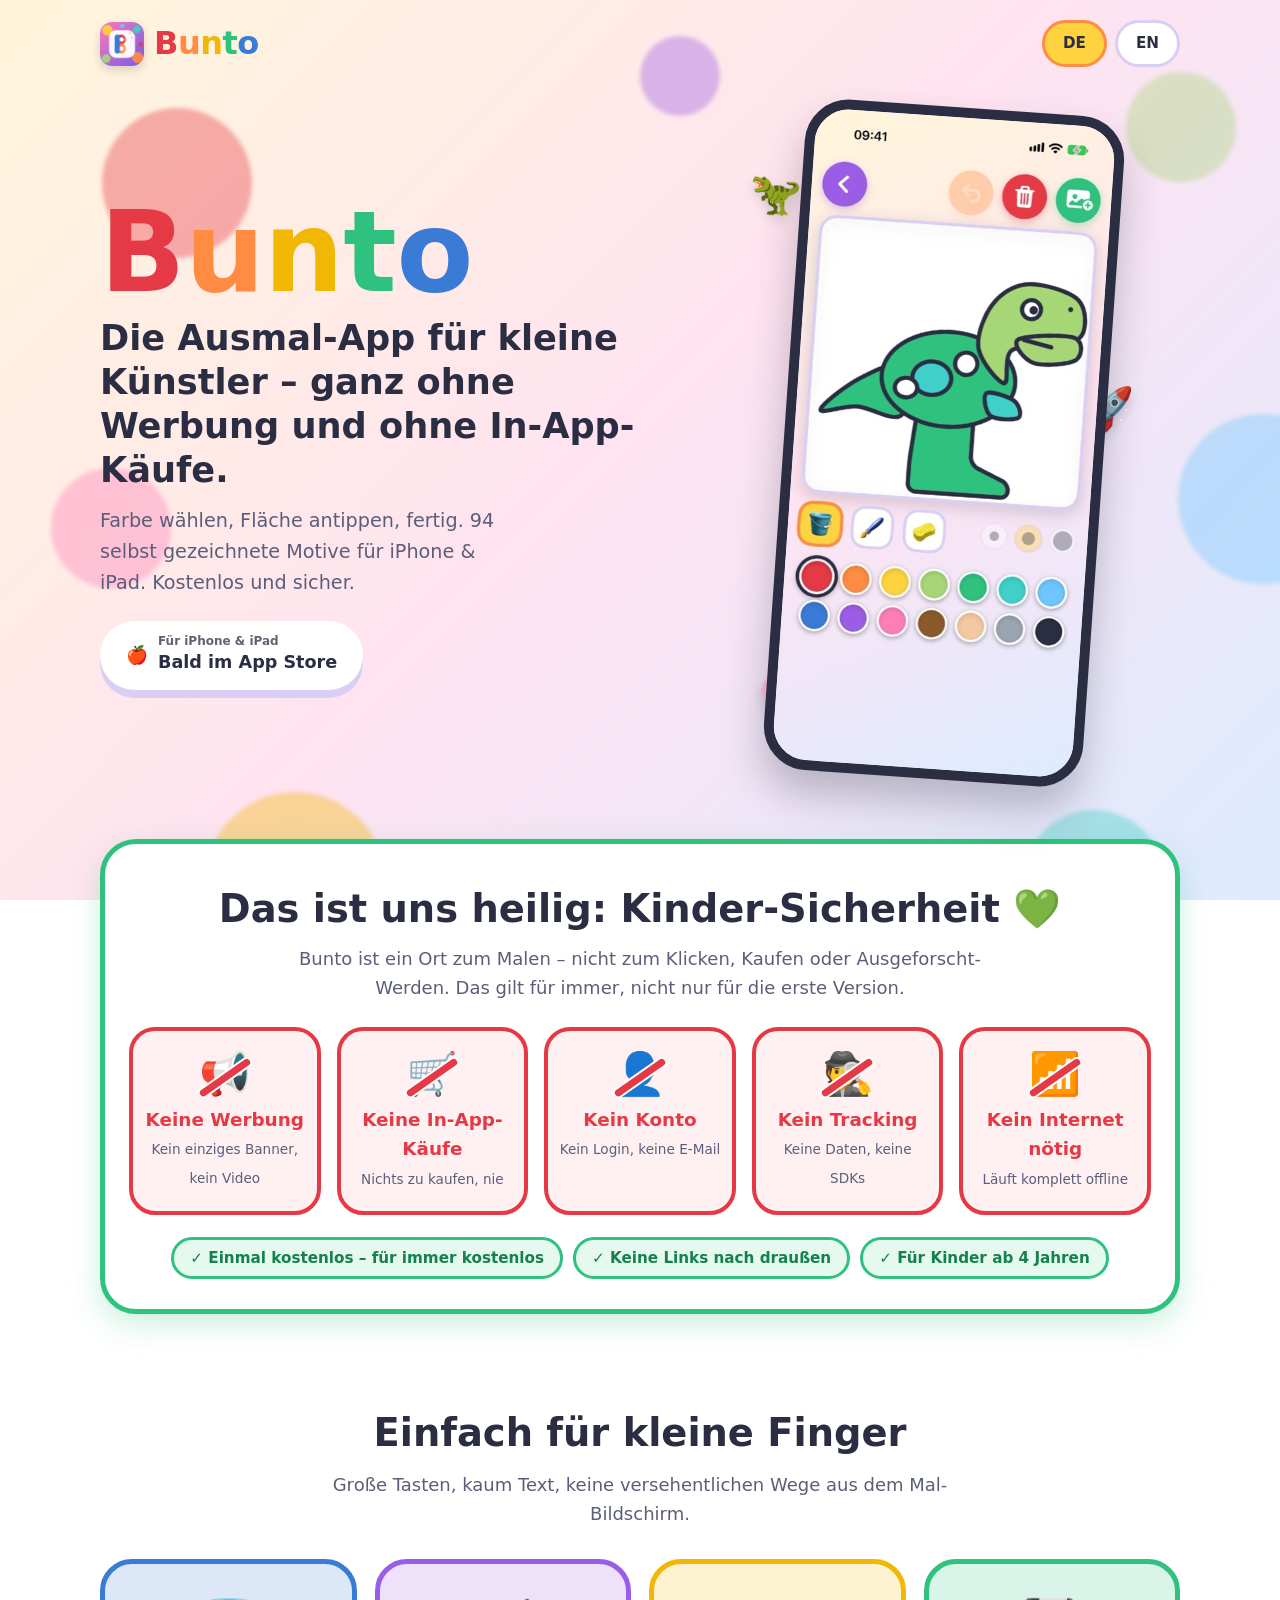
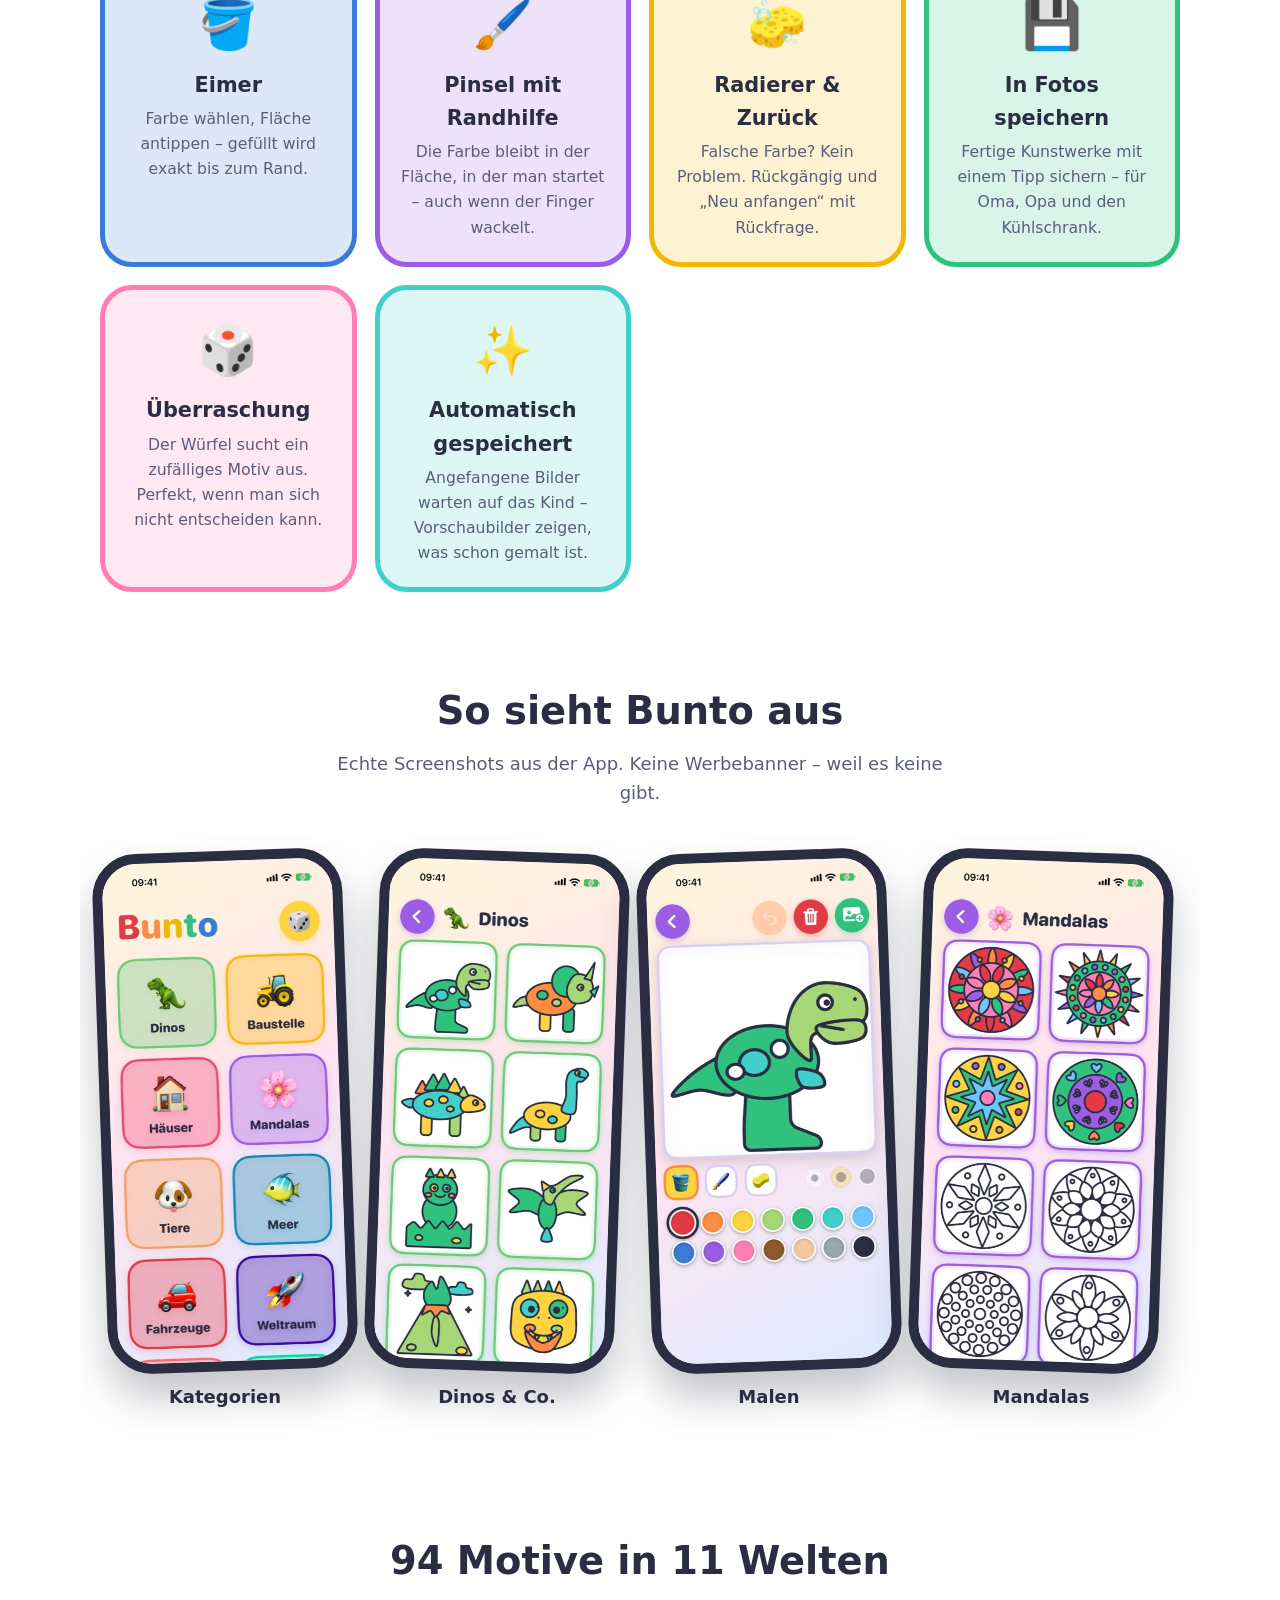
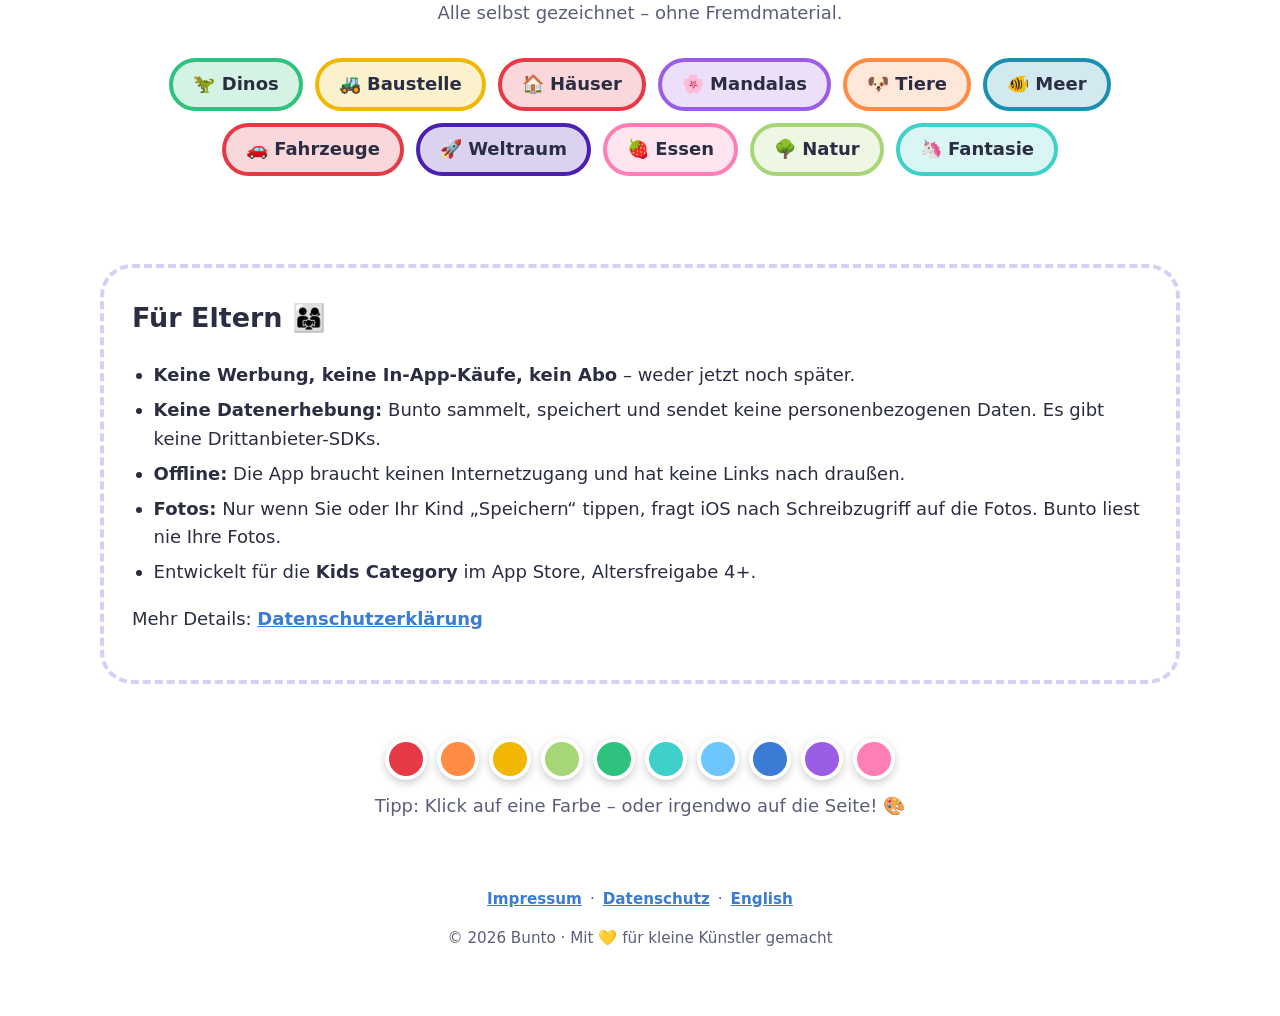
==== index.html @ 644362b9 "Landing Page (DE/EN) mit Impressum und Datenschutz, Docker/Coolify-Setup Co-Authored-By: Claude Sonn" ====
<!doctype html>
<html lang="de">
<head>
<meta charset="utf-8">
<meta name="viewport" content="width=device-width, initial-scale=1">
<title>Bunto – Malen für Kinder | Keine Werbung, keine In-App-Käufe</title>
<meta name="description" content="Bunto ist die Ausmal-App für Kinder: 94 Motive, komplett ohne Werbung, ohne In-App-Käufe, ohne Konto und ohne Internet. Für iPhone & iPad.">
<link rel="icon" href="/assets/favicon.png">
<link rel="alternate" hreflang="de" href="/"><link rel="alternate" hreflang="en" href="/en/">
<meta property="og:title" content="Bunto – Malen für Kinder">
<meta property="og:description" content="Keine Werbung. Keine In-App-Käufe. Keine Daten. Nur Ausmalen.">
<meta property="og:image" content="/assets/icon.png">
<link rel="stylesheet" href="/assets/style.css">
</head>
<body>
<div class="splats" aria-hidden="true"></div>
<div class="wrap">
  <header class="top">
    <a class="brand" href="/"><img src="/assets/favicon.png" alt="" width="44" height="44"><span class="logo">Bunto</span></a>
    <nav class="lang" aria-label="Sprache"><a class="pill on" href="/" hreflang="de">DE</a><a class="pill" href="/en/" hreflang="en">EN</a></nav>
  </header>

  <main>
    <div class="hero">
      <div>
        <div class="logo big">Bunto</div>
        <h1>Die Ausmal-App für kleine Künstler – ganz ohne Werbung und ohne In-App-Käufe.</h1>
        <p class="lead">Farbe wählen, Fläche antippen, fertig. 94 selbst gezeichnete Motive für iPhone &amp; iPad. Kostenlos und sicher.</p>
        <span class="cta soon"><span>🍎</span><span><small>Für iPhone &amp; iPad</small>Bald im App Store</span></span>
      </div>
      <div class="hero-art">
        <span class="emoji-float" style="left:-34px;top:8%">🦖</span>
        <span class="emoji-float" style="right:-30px;top:40%;animation-delay:-2s">🚀</span>
        <span class="emoji-float" style="left:-26px;bottom:8%;animation-delay:-3s">🌸</span>
        <div class="phone"><img src="/assets/shots/de/3-malen.jpg" alt="Bunto: ein Dino wird ausgemalt" width="900" height="1956"></div>
      </div>
    </div>

    <section id="versprechen" style="padding-top:10px">
      <div class="promise rv">
        <h2>Das ist uns heilig: Kinder-Sicherheit 💚</h2>
        <p>Bunto ist ein Ort zum Malen – nicht zum Klicken, Kaufen oder Ausgeforscht-Werden. Das gilt für immer, nicht nur für die erste Version.</p>
        <div class="nos">
          <div class="no"><span class="ico">📢</span><b>Keine Werbung</b><span class="s">Kein einziges Banner, kein Video</span></div>
          <div class="no"><span class="ico">🛒</span><b>Keine In-App-Käufe</b><span class="s">Nichts zu kaufen, nie</span></div>
          <div class="no"><span class="ico">👤</span><b>Kein Konto</b><span class="s">Kein Login, keine E-Mail</span></div>
          <div class="no"><span class="ico">🕵️</span><b>Kein Tracking</b><span class="s">Keine Daten, keine SDKs</span></div>
          <div class="no"><span class="ico">📶</span><b>Kein Internet nötig</b><span class="s">Läuft komplett offline</span></div>
        </div>
        <div class="yes-row">
          <span class="yes">✓ Einmal kostenlos – für immer kostenlos</span>
          <span class="yes">✓ Keine Links nach draußen</span>
          <span class="yes">✓ Für Kinder ab 4 Jahren</span>
        </div>
      </div>
    </section>

    <section id="features">
      <h2 class="title rv">Einfach für kleine Finger</h2>
      <p class="sub rv">Große Tasten, kaum Text, keine versehentlichen Wege aus dem Mal-Bildschirm.</p>
      <div class="cards">
        <div class="card rv" style="--c:var(--blue)"><span class="e">🪣</span><h3>Eimer</h3><p>Farbe wählen, Fläche antippen – gefüllt wird exakt bis zum Rand.</p></div>
        <div class="card rv" style="--c:var(--purple)"><span class="e">🖌️</span><h3>Pinsel mit Randhilfe</h3><p>Die Farbe bleibt in der Fläche, in der man startet – auch wenn der Finger wackelt.</p></div>
        <div class="card rv" style="--c:var(--yellow)"><span class="e">🧽</span><h3>Radierer &amp; Zurück</h3><p>Falsche Farbe? Kein Problem. Rückgängig und „Neu anfangen“ mit Rückfrage.</p></div>
        <div class="card rv" style="--c:var(--green)"><span class="e">💾</span><h3>In Fotos speichern</h3><p>Fertige Kunstwerke mit einem Tipp sichern – für Oma, Opa und den Kühlschrank.</p></div>
        <div class="card rv" style="--c:var(--pink)"><span class="e">🎲</span><h3>Überraschung</h3><p>Der Würfel sucht ein zufälliges Motiv aus. Perfekt, wenn man sich nicht entscheiden kann.</p></div>
        <div class="card rv" style="--c:var(--teal)"><span class="e">✨</span><h3>Automatisch gespeichert</h3><p>Angefangene Bilder warten auf das Kind – Vorschaubilder zeigen, was schon gemalt ist.</p></div>
      </div>
    </section>

    <section id="screenshots">
      <h2 class="title rv">So sieht Bunto aus</h2>
      <p class="sub rv">Echte Screenshots aus der App. Keine Werbebanner – weil es keine gibt.</p>
      <div class="shots">
        <figure class="rv"><div class="phone"><img loading="lazy" src="/assets/shots/de/1-start.jpg" alt="Startseite mit Motiv-Kategorien" width="900" height="1956"></div><figcaption>Kategorien</figcaption></figure>
        <figure class="rv"><div class="phone"><img loading="lazy" src="/assets/shots/de/2-dinos.jpg" alt="Dino-Motive zur Auswahl" width="900" height="1956"></div><figcaption>Dinos &amp; Co.</figcaption></figure>
        <figure class="rv"><div class="phone"><img loading="lazy" src="/assets/shots/de/3-malen.jpg" alt="Ausmalen mit Eimer und Farbpalette" width="900" height="1956"></div><figcaption>Malen</figcaption></figure>
        <figure class="rv"><div class="phone"><img loading="lazy" src="/assets/shots/de/4-mandalas.jpg" alt="Mandala-Motive" width="900" height="1956"></div><figcaption>Mandalas</figcaption></figure>
        <figure class="rv"><div class="phone"><img loading="lazy" src="/assets/shots/de/5-mandala-malen.jpg" alt="Ein Mandala wird ausgemalt" width="900" height="1956"></div><figcaption>Bunte Mandalas</figcaption></figure>
      </div>
    </section>

    <section id="motive">
      <h2 class="title rv">94 Motive in 11 Welten</h2>
      <p class="sub rv">Alle selbst gezeichnet – ohne Fremdmaterial.</p>
      <div class="chips rv">
        <span class="chip" style="--c:#2EC27E">🦖 Dinos</span><span class="chip" style="--c:#F2B705">🚜 Baustelle</span>
        <span class="chip" style="--c:#E63946">🏠 Häuser</span><span class="chip" style="--c:#9B5DE5">🌸 Mandalas</span>
        <span class="chip" style="--c:#FF8C42">🐶 Tiere</span><span class="chip" style="--c:#1B8FB0">🐠 Meer</span>
        <span class="chip" style="--c:#E63946">🚗 Fahrzeuge</span><span class="chip" style="--c:#4B1FB0">🚀 Weltraum</span>
        <span class="chip" style="--c:#FF7EB6">🍓 Essen</span><span class="chip" style="--c:#A7D676">🌳 Natur</span>
        <span class="chip" style="--c:#3FD0C9">🦄 Fantasie</span>
      </div>
    </section>

    <section id="eltern">
      <div class="parents rv">
        <h2>Für Eltern 👨‍👩‍👧</h2>
        <ul>
          <li><b>Keine Werbung, keine In-App-Käufe, kein Abo</b> – weder jetzt noch später.</li>
          <li><b>Keine Datenerhebung:</b> Bunto sammelt, speichert und sendet keine personenbezogenen Daten. Es gibt keine Drittanbieter-SDKs.</li>
          <li><b>Offline:</b> Die App braucht keinen Internetzugang und hat keine Links nach draußen.</li>
          <li><b>Fotos:</b> Nur wenn Sie oder Ihr Kind „Speichern“ tippen, fragt iOS nach Schreibzugriff auf die Fotos. Bunto liest nie Ihre Fotos.</li>
          <li>Entwickelt für die <b>Kids Category</b> im App Store, Altersfreigabe 4+.</li>
        </ul>
        <p>Mehr Details: <a href="/datenschutz">Datenschutzerklärung</a></p>
      </div>
    </section>

    <div class="strip" aria-hidden="true"></div>
    <p class="sub" style="margin-top:12px">Tipp: Klick auf eine Farbe – oder irgendwo auf die Seite! 🎨</p>
  </main>

  <footer>
    <a href="/impressum">Impressum</a>·<a href="/datenschutz">Datenschutz</a>·<a href="/en/">English</a>
    <p>© 2026 Bunto · Mit 💛 für kleine Künstler gemacht</p>
  </footer>
</div>
<script src="/assets/app.js" defer></script>
</body>
</html>
---- assets/style.css ----
/* Bunto website – same look as the app: pastel gradient, rainbow letters, chunky rounded cards */
:root {
  --red: #E63946; --orange: #FF8C42; --yellow: #F2B705; --sun: #FFD23F;
  --green: #2EC27E; --blue: #3A7BD5; --purple: #9B5DE5; --pink: #FF7EB6;
  --sky: #6EC6FF; --teal: #3FD0C9; --lime: #A7D676;
  --ink: #2B2D42; --ink-soft: #5b5e7a; --line: #D9CFF5;
  --card: rgba(255, 255, 255, .82);
  --font: ui-rounded, "SF Pro Rounded", "Nunito", "Varela Round", "Arial Rounded MT Bold", system-ui, -apple-system, "Segoe UI", sans-serif;
}
* { box-sizing: border-box; }
html { scroll-behavior: smooth; }
body {
  margin: 0; font-family: var(--font); color: var(--ink); line-height: 1.6; font-size: 18px;
  background: linear-gradient(135deg, #FFF6DA, #FFE3F1 50%, #DDEBFF) fixed;
  min-height: 100vh; overflow-x: hidden;
}
a { color: var(--blue); font-weight: 700; }
img { max-width: 100%; display: block; }
.wrap { width: min(1080px, 100% - 40px); margin-inline: auto; position: relative; z-index: 1; }

/* floating paint splats */
.splats { position: fixed; inset: 0; pointer-events: none; z-index: 0; overflow: hidden; }
.splats i { position: absolute; border-radius: 50%; opacity: .38; filter: blur(2px); animation: float 9s ease-in-out infinite; }
@keyframes float { 0%,100% { transform: translateY(0) scale(1); } 50% { transform: translateY(-26px) scale(1.07); } }

/* header */
header.top { display: flex; align-items: center; justify-content: space-between; padding: 18px 0; gap: 12px; flex-wrap: wrap; }
.brand { display: flex; align-items: center; gap: 10px; text-decoration: none; }
.brand img { width: 44px; height: 44px; border-radius: 12px; box-shadow: 0 4px 10px rgba(43,45,66,.18); }
.logo { font-weight: 900; font-size: 2rem; letter-spacing: -.5px; display: inline-flex; }
.logo span { display: inline-block; transition: transform .25s cubic-bezier(.3,1.8,.5,1); }
.logo span:hover, .logo.big span { animation: hop 2.6s ease-in-out infinite; }
.logo span:nth-child(1) { color: var(--red); } .logo span:nth-child(2) { color: var(--orange); }
.logo span:nth-child(3) { color: var(--yellow); } .logo span:nth-child(4) { color: var(--green); }
.logo span:nth-child(5) { color: var(--blue); }
.logo.big { font-size: clamp(4rem, 12vw, 7rem); line-height: 1; }
.logo.big span:nth-child(2) { animation-delay: .12s; } .logo.big span:nth-child(3) { animation-delay: .24s; }
.logo.big span:nth-child(4) { animation-delay: .36s; } .logo.big span:nth-child(5) { animation-delay: .48s; }
@keyframes hop { 0%, 60%, 100% { transform: translateY(0); } 70% { transform: translateY(-16px) rotate(-5deg); } 80% { transform: translateY(0); } 88% { transform: translateY(-6px); } }
nav.lang { display: flex; gap: 8px; }
.pill { display: inline-block; padding: 8px 18px; border-radius: 99px; background: #fff; border: 3px solid var(--line); text-decoration: none; color: var(--ink); font-weight: 800; font-size: .95rem; transition: transform .2s cubic-bezier(.3,1.8,.5,1); }
.pill:hover { transform: scale(1.08) rotate(-2deg); }
.pill.on { background: var(--sun); border-color: var(--orange); }

/* hero */
.hero { display: grid; grid-template-columns: 1.1fr .9fr; gap: 32px; align-items: center; padding: 20px 0 50px; }
.hero h1 { font-size: clamp(1.5rem, 3.4vw, 2.2rem); margin: 8px 0 14px; line-height: 1.25; font-weight: 900; }
.hero p.lead { font-size: 1.2rem; color: var(--ink-soft); margin: 0 0 22px; max-width: 34ch; }
.cta { display: inline-flex; align-items: center; gap: 10px; background: var(--ink); color: #fff; text-decoration: none; padding: 14px 26px; border-radius: 99px; font-weight: 900; font-size: 1.1rem; box-shadow: 0 8px 0 #12131f, 0 14px 22px rgba(43,45,66,.25); transition: transform .15s, box-shadow .15s; }
.cta:hover { transform: translateY(3px) scale(1.03); box-shadow: 0 5px 0 #12131f, 0 10px 18px rgba(43,45,66,.25); }
.cta small { display: block; font-weight: 700; opacity: .75; font-size: .75rem; line-height: 1.1; }
.cta.soon { background: #fff; color: var(--ink); box-shadow: 0 8px 0 var(--line); cursor: default; }
.hero-art { position: relative; justify-self: center; width: min(320px, 78%); }
.hero-art .phone { transform: rotate(4deg); animation: sway 6s ease-in-out infinite; }
@keyframes sway { 0%,100% { transform: rotate(4deg) translateY(0); } 50% { transform: rotate(-2deg) translateY(-12px); } }
.emoji-float { position: absolute; font-size: 2.6rem; animation: float 5s ease-in-out infinite; filter: drop-shadow(0 6px 6px rgba(0,0,0,.15)); }

/* phone frame */
.phone { border: 10px solid var(--ink); border-radius: 44px; overflow: hidden; background: #fff; box-shadow: 0 24px 40px rgba(43,45,66,.28); }
.phone img { width: 100%; height: auto; aspect-ratio: 1320 / 2868; object-fit: cover; }

/* promise badges */
.promise { background: #fff; border: 5px solid var(--green); border-radius: 36px; padding: 34px 24px 30px; text-align: center; box-shadow: 0 10px 30px rgba(46,194,126,.25); }
.promise h2 { margin: 0 0 6px; font-size: clamp(1.6rem, 4vw, 2.4rem); font-weight: 900; }
.promise > p { margin: 0 auto 24px; max-width: 60ch; color: var(--ink-soft); }
.nos { display: grid; grid-template-columns: repeat(auto-fit, minmax(150px, 1fr)); gap: 16px; }
.no { background: #FFF1F2; border: 4px solid var(--red); border-radius: 26px; padding: 18px 10px; position: relative; transition: transform .25s cubic-bezier(.3,1.8,.5,1); }
.no:hover { transform: rotate(-3deg) scale(1.05); }
.no .ico { font-size: 2.6rem; position: relative; display: inline-block; line-height: 1.2; }
.no .ico::after { content: ""; position: absolute; left: -8%; top: 50%; width: 116%; height: 7px; background: var(--red); border-radius: 4px; transform: rotate(-35deg); box-shadow: 0 0 0 2px #fff; }
.no b { display: block; font-size: 1.15rem; font-weight: 900; margin-top: 6px; color: var(--red); }
.no span.s { font-size: .85rem; color: var(--ink-soft); }
.yes-row { display: flex; flex-wrap: wrap; justify-content: center; gap: 10px; margin-top: 22px; }
.yes { background: #E6F9EF; color: #14814f; border: 3px solid var(--green); border-radius: 99px; padding: 6px 16px; font-weight: 800; font-size: .95rem; }

/* section titles */
section { padding: 44px 0; }
h2.title { text-align: center; font-size: clamp(1.7rem, 4vw, 2.4rem); font-weight: 900; margin: 0 0 8px; }
p.sub { text-align: center; color: var(--ink-soft); margin: 0 auto 30px; max-width: 56ch; }

/* feature cards (like category tiles) */
.cards { display: grid; grid-template-columns: repeat(auto-fit, minmax(240px, 1fr)); gap: 18px; }
.card { border: 5px solid var(--c); background: color-mix(in srgb, var(--c) 18%, #fff); border-radius: 32px; padding: 22px 20px; text-align: center; transition: transform .25s cubic-bezier(.3,1.8,.5,1); }
.card:hover { transform: translateY(-6px) rotate(-1.5deg); }
.card .e { font-size: 3rem; display: block; }
.card h3 { margin: 6px 0 4px; font-size: 1.3rem; font-weight: 900; }
.card p { margin: 0; font-size: .98rem; color: var(--ink-soft); }

/* screenshots */
.shots { display: flex; gap: 22px; overflow-x: auto; padding: 14px 20px 30px; scroll-snap-type: x mandatory; margin-inline: -20px; -webkit-overflow-scrolling: touch; }
.shots figure { margin: 0; flex: 0 0 min(250px, 68vw); scroll-snap-align: center; text-align: center; }
.shots figure:nth-child(odd) .phone { transform: rotate(-2deg); } .shots figure:nth-child(even) .phone { transform: rotate(2deg); }
.shots .phone { transition: transform .3s cubic-bezier(.3,1.8,.5,1); } .shots figure:hover .phone { transform: scale(1.05) rotate(0); }
.shots figcaption { margin-top: 12px; font-weight: 800; }

/* categories chips */
.chips { display: flex; flex-wrap: wrap; gap: 12px; justify-content: center; }
.chip { background: color-mix(in srgb, var(--c) 20%, #fff); border: 4px solid var(--c); border-radius: 99px; padding: 8px 20px; font-weight: 900; transition: transform .2s cubic-bezier(.3,1.8,.5,1); }
.chip:hover { transform: scale(1.12) rotate(-3deg); }

/* parents */
.parents { background: var(--card); border: 4px dashed var(--line); border-radius: 32px; padding: 28px; }
.parents h2 { margin-top: 0; font-weight: 900; }
.parents ul { padding-left: 1.2em; } .parents li { margin: 6px 0; }

/* palette strip + footer */
.strip { display: flex; justify-content: center; gap: 10px; flex-wrap: wrap; padding: 10px 0 0; }
.strip button { width: 42px; height: 42px; border-radius: 50%; border: 4px solid #fff; box-shadow: 0 3px 8px rgba(0,0,0,.2); cursor: pointer; transition: transform .2s cubic-bezier(.3,1.8,.5,1); background: var(--c); }
.strip button:hover { transform: scale(1.25) translateY(-4px); }
footer { text-align: center; padding: 36px 0 50px; color: var(--ink-soft); font-size: .95rem; }
footer a { margin: 0 8px; }

/* reveal */
.rv { opacity: 0; transform: translateY(26px) scale(.97); transition: opacity .6s, transform .6s cubic-bezier(.3,1.4,.5,1); }
.rv.in { opacity: 1; transform: none; }

/* click splat */
.splat { position: fixed; width: 20px; height: 20px; border-radius: 50%; pointer-events: none; z-index: 50; animation: pop .7s ease-out forwards; }
@keyframes pop { from { transform: translate(-50%,-50%) scale(.3); opacity: .9; } to { transform: translate(-50%,-50%) scale(7); opacity: 0; } }

/* legal pages */
.legal { background: var(--card); border: 4px solid var(--line); border-radius: 32px; padding: 30px clamp(18px, 4vw, 40px); margin: 10px 0 20px; }
.legal h1 { margin-top: 0; font-weight: 900; font-size: clamp(1.8rem, 5vw, 2.5rem); }
.legal h2 { margin: 1.6em 0 .3em; font-size: 1.25rem; font-weight: 900; }
.legal p, .legal li { font-size: 1rem; }
.todo { background: #FFF3BF; padding: 0 6px; border-radius: 6px; }

@media (max-width: 760px) {
  body { font-size: 17px; }
  .hero { grid-template-columns: 1fr; text-align: center; } .hero p.lead { margin-inline: auto; }
  .hero-art { order: -1; width: min(220px, 60%); }
}
@media (prefers-reduced-motion: reduce) {
  *, *::before, *::after { animation: none !important; transition: none !important; }
  .rv { opacity: 1; transform: none; } html { scroll-behavior: auto; }
}
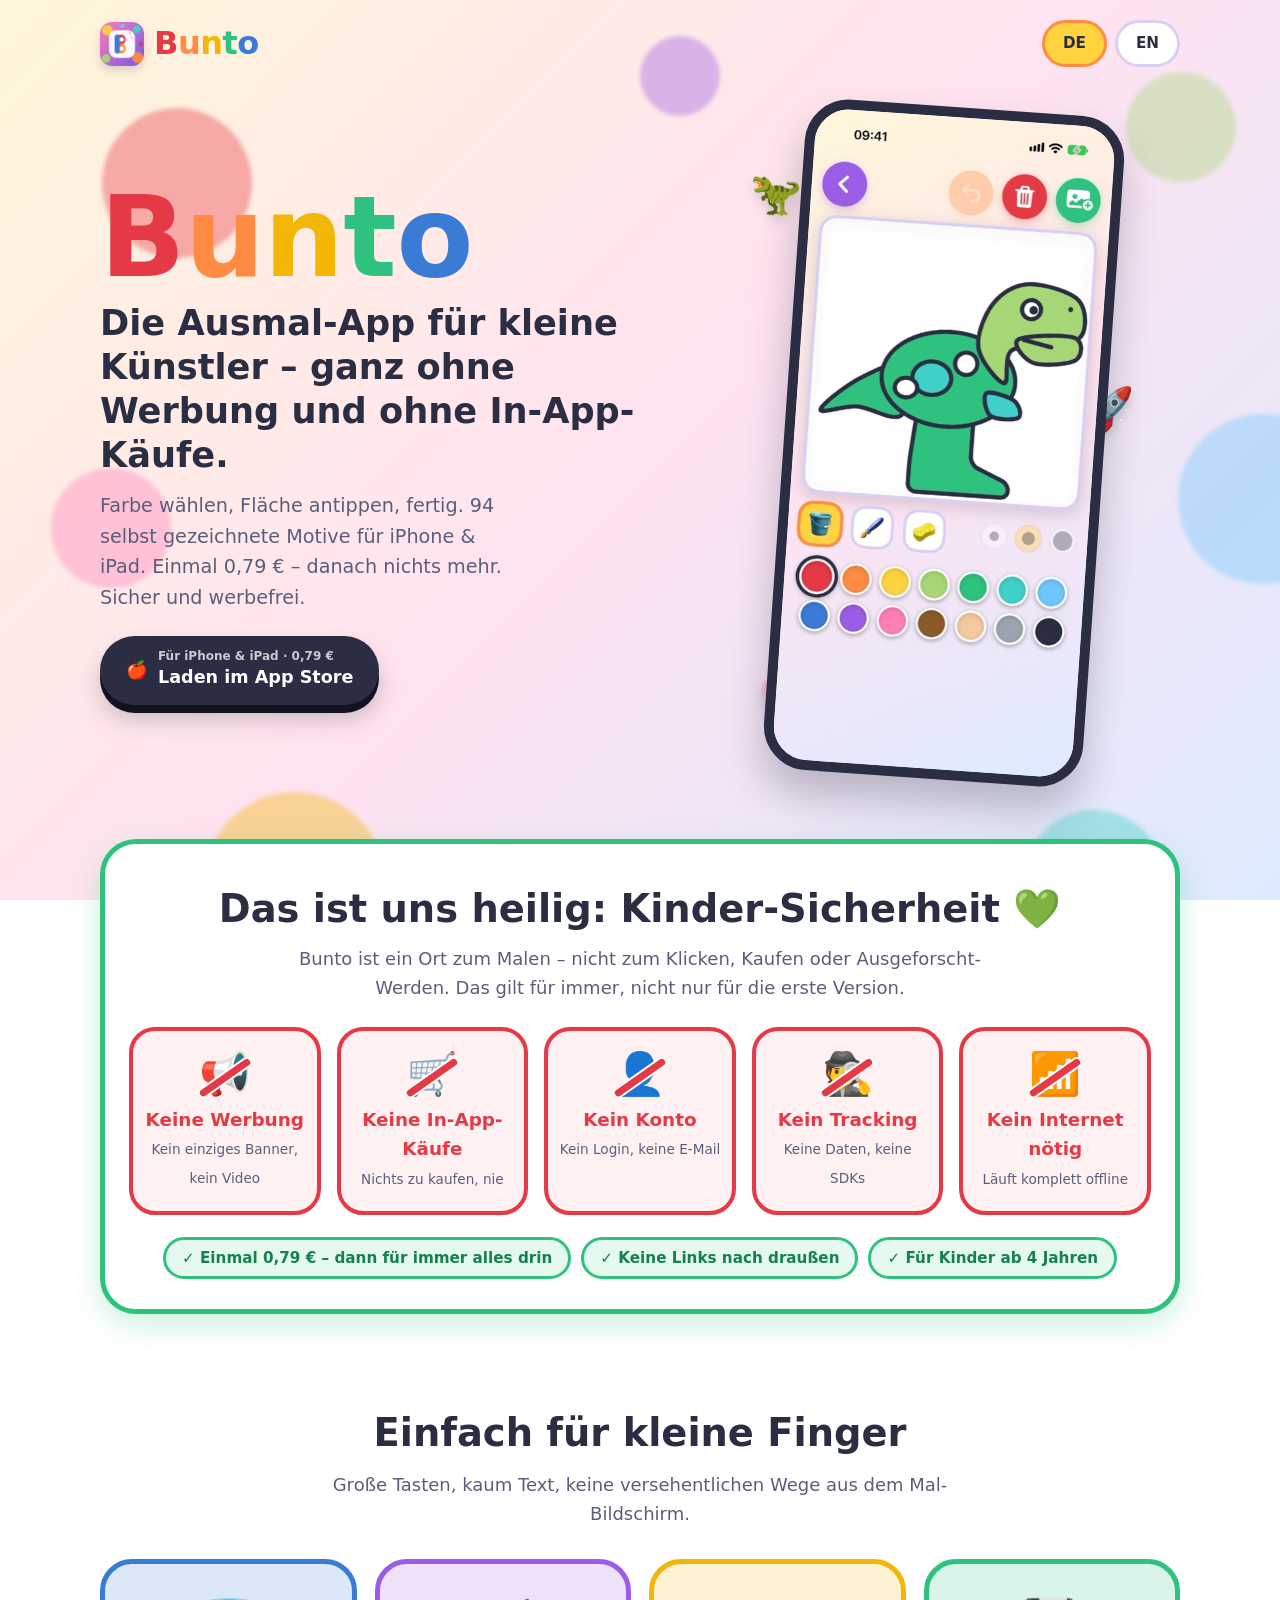
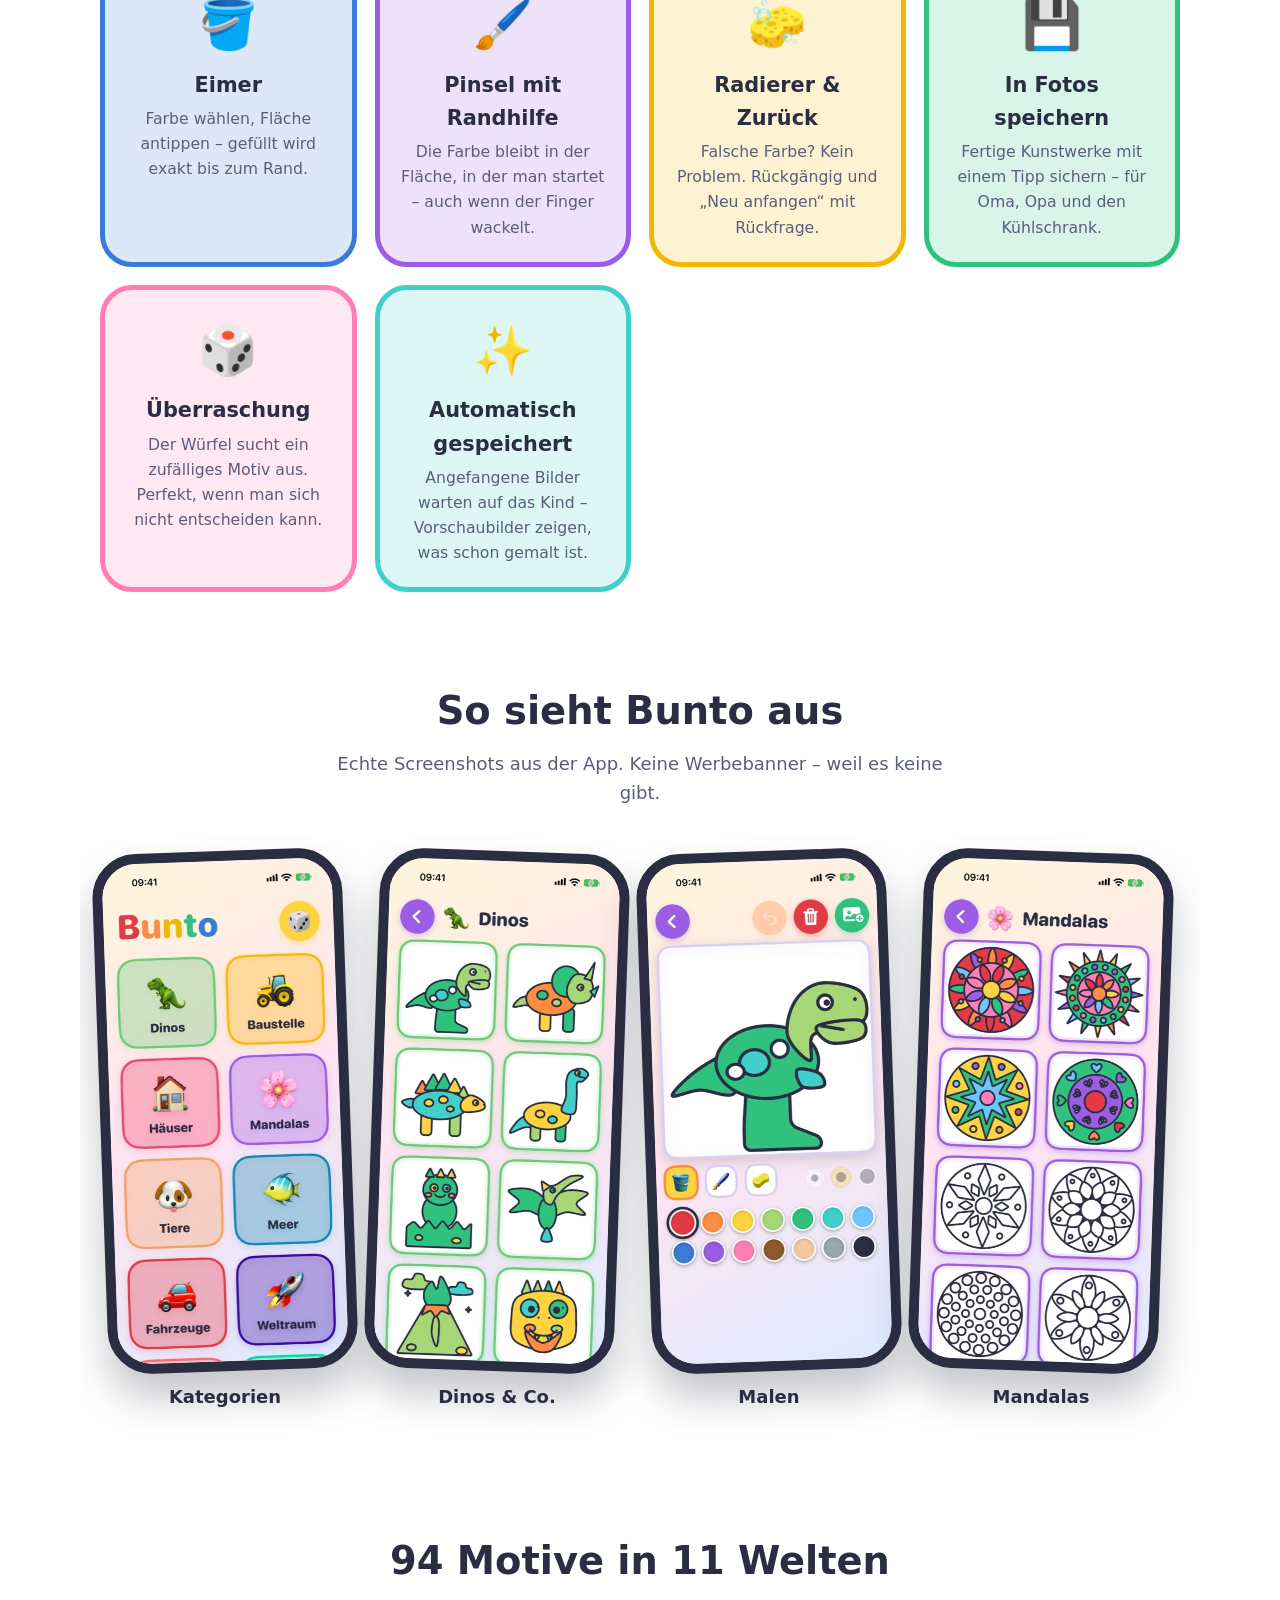
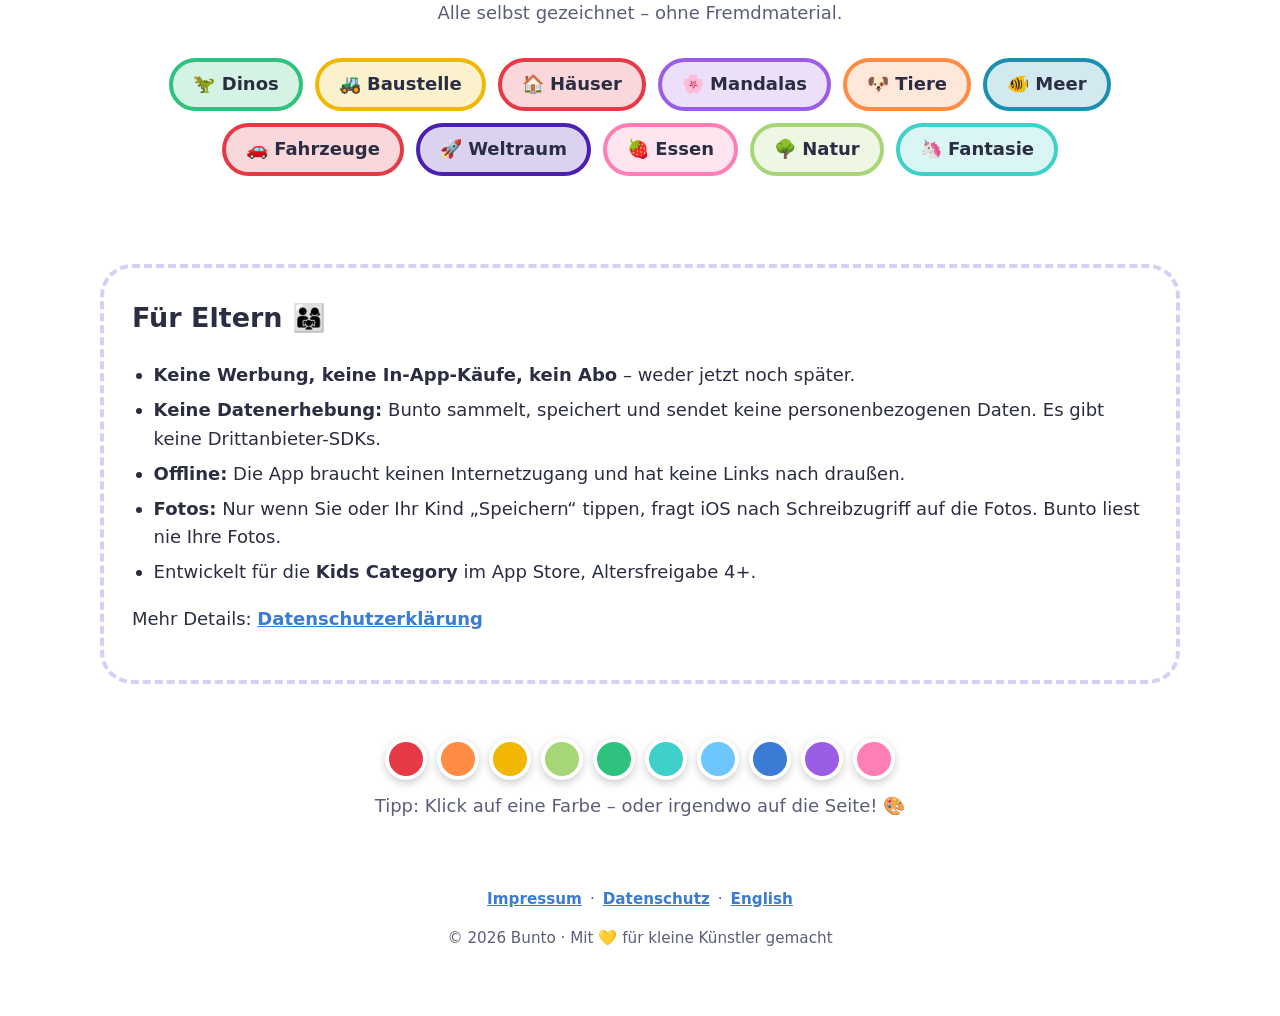
==== commit 6a2a9ffb: "Preis 0,79 € statt kostenlos, App-Store-Link statt 'Bald' Co-Authored-By: Claude Sonnet 5.5 <noreply" ====
--- a/index.html
+++ b/index.html
@@ -25,8 +25,8 @@
       <div>
         <div class="logo big">Bunto</div>
         <h1>Die Ausmal-App für kleine Künstler – ganz ohne Werbung und ohne In-App-Käufe.</h1>
-        <p class="lead">Farbe wählen, Fläche antippen, fertig. 94 selbst gezeichnete Motive für iPhone &amp; iPad. Kostenlos und sicher.</p>
-        <span class="cta soon"><span>🍎</span><span><small>Für iPhone &amp; iPad</small>Bald im App Store</span></span>
+        <p class="lead">Farbe wählen, Fläche antippen, fertig. 94 selbst gezeichnete Motive für iPhone &amp; iPad. Einmal 0,79 € – danach nichts mehr. Sicher und werbefrei.</p>
+        <a class="cta" href="https://apps.apple.com/app/id6836277407"><span>🍎</span><span><small>Für iPhone &amp; iPad · 0,79 €</small>Laden im App Store</span></a>
       </div>
       <div class="hero-art">
         <span class="emoji-float" style="left:-34px;top:8%">🦖</span>
@@ -48,7 +48,7 @@
           <div class="no"><span class="ico">📶</span><b>Kein Internet nötig</b><span class="s">Läuft komplett offline</span></div>
         </div>
         <div class="yes-row">
-          <span class="yes">✓ Einmal kostenlos – für immer kostenlos</span>
+          <span class="yes">✓ Einmal 0,79 € – dann für immer alles drin</span>
           <span class="yes">✓ Keine Links nach draußen</span>
           <span class="yes">✓ Für Kinder ab 4 Jahren</span>
         </div>
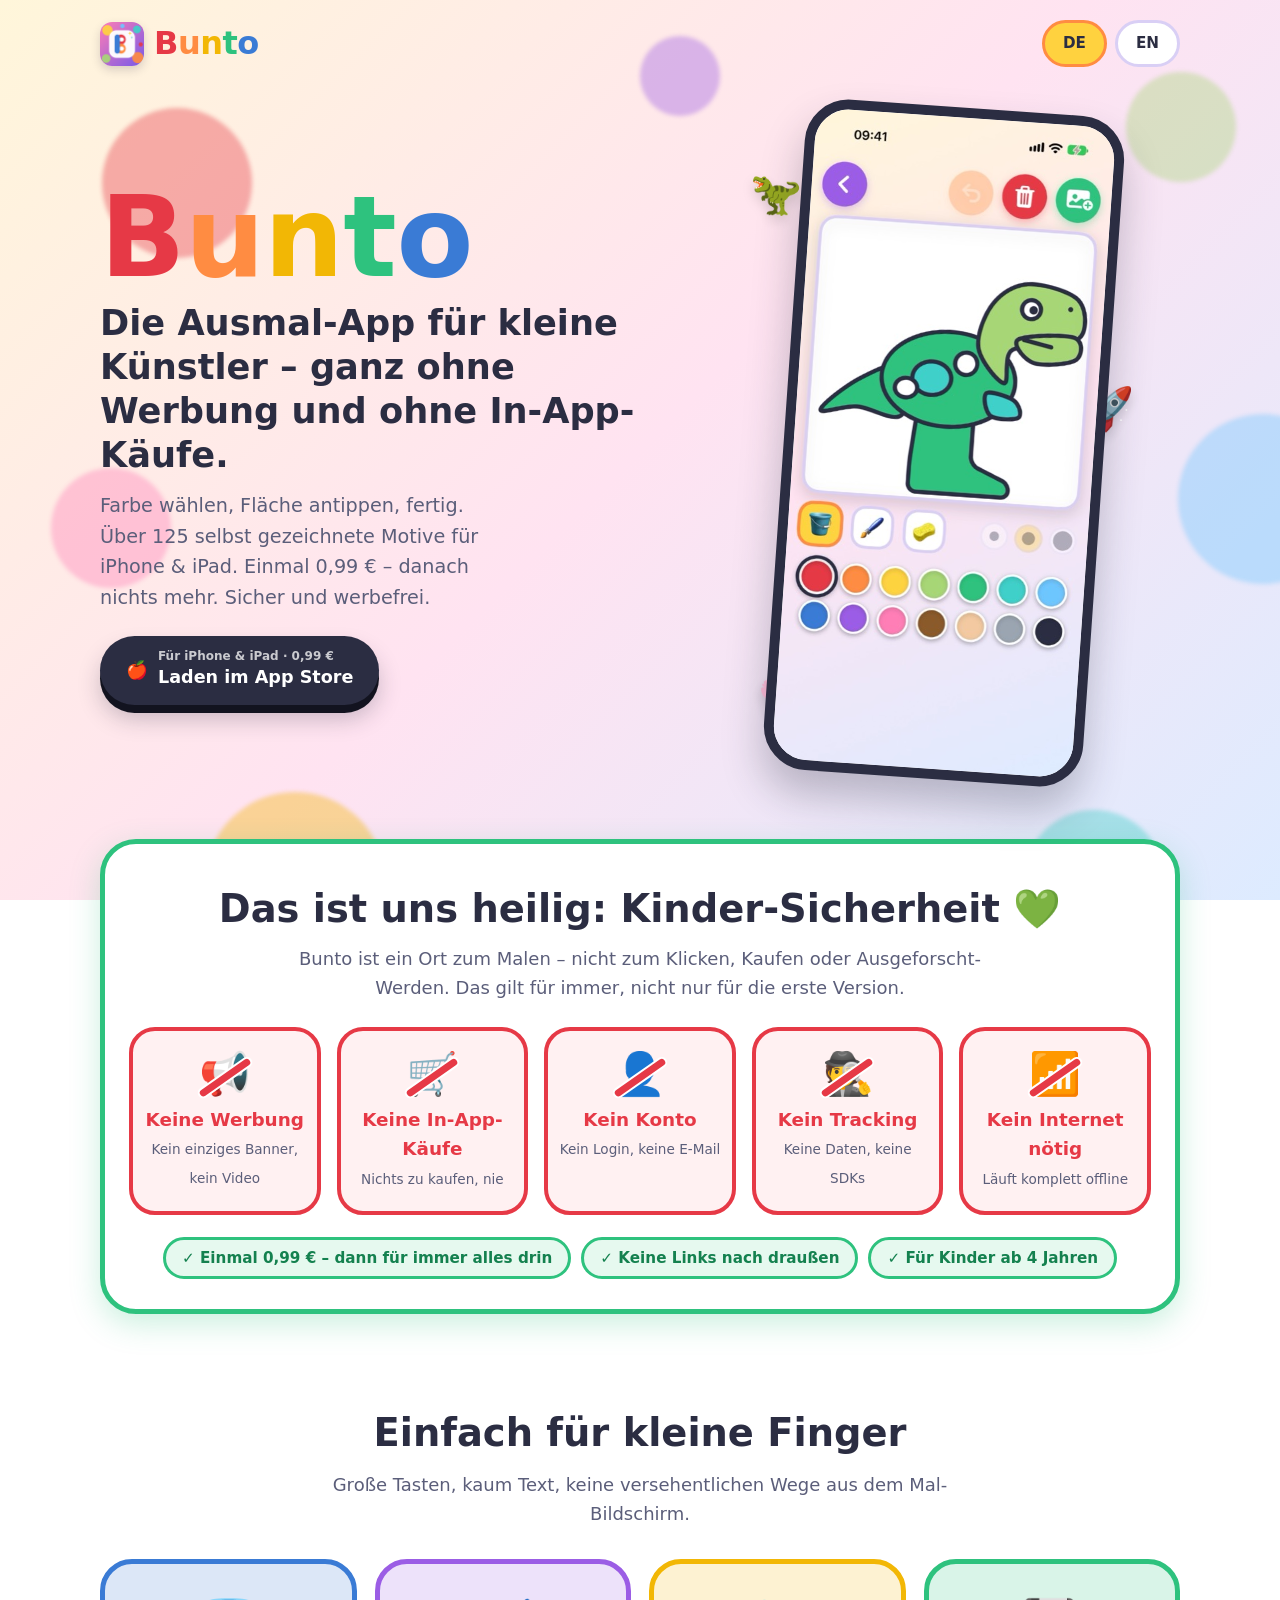
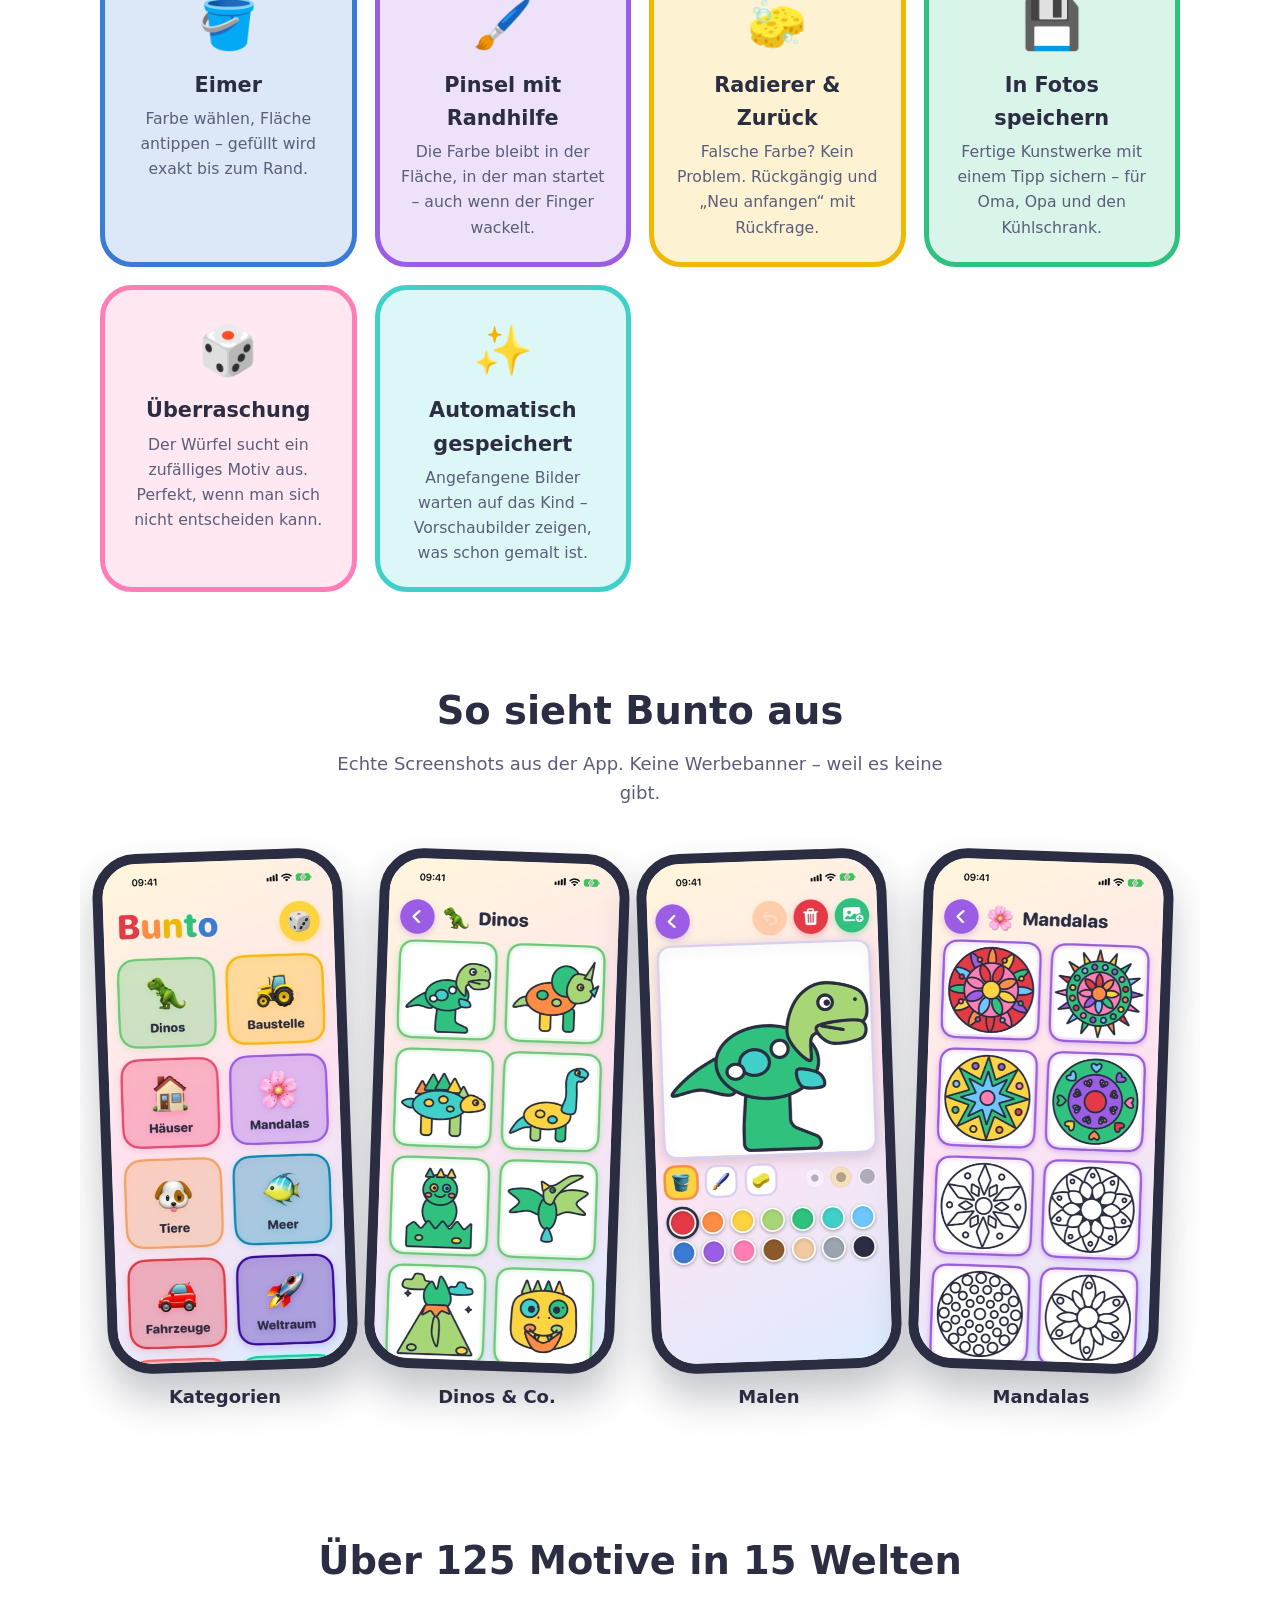
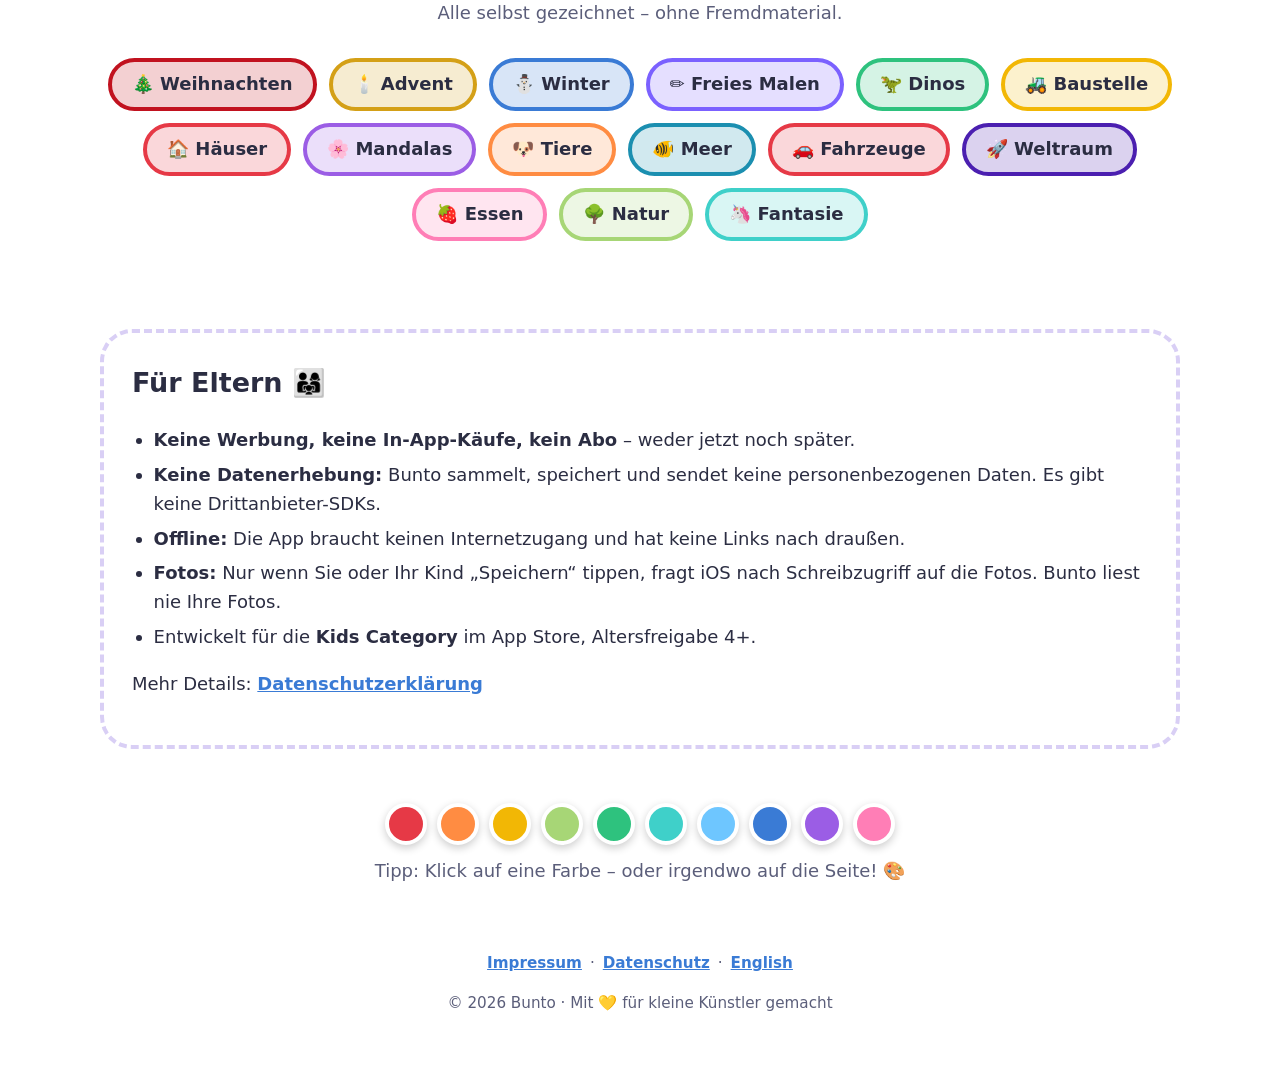
==== commit 83225807: "Preis 0,99 €, über 125 Motive in 15 Welten, neue Kategorien Co-Authored-By: Claude Sonnet 5.5 <norep" ====
--- a/index.html
+++ b/index.html
@@ -4,7 +4,7 @@
 <meta charset="utf-8">
 <meta name="viewport" content="width=device-width, initial-scale=1">
 <title>Bunto – Malen für Kinder | Keine Werbung, keine In-App-Käufe</title>
-<meta name="description" content="Bunto ist die Ausmal-App für Kinder: 94 Motive, komplett ohne Werbung, ohne In-App-Käufe, ohne Konto und ohne Internet. Für iPhone & iPad.">
+<meta name="description" content="Bunto ist die Ausmal-App für Kinder: über 125 Motive, komplett ohne Werbung, ohne In-App-Käufe, ohne Konto und ohne Internet. Für iPhone & iPad.">
 <link rel="icon" href="/assets/favicon.png">
 <link rel="alternate" hreflang="de" href="/"><link rel="alternate" hreflang="en" href="/en/">
 <meta property="og:title" content="Bunto – Malen für Kinder">
@@ -25,8 +25,8 @@
       <div>
         <div class="logo big">Bunto</div>
         <h1>Die Ausmal-App für kleine Künstler – ganz ohne Werbung und ohne In-App-Käufe.</h1>
-        <p class="lead">Farbe wählen, Fläche antippen, fertig. 94 selbst gezeichnete Motive für iPhone &amp; iPad. Einmal 0,79 € – danach nichts mehr. Sicher und werbefrei.</p>
-        <a class="cta" href="https://apps.apple.com/app/id6836277407"><span>🍎</span><span><small>Für iPhone &amp; iPad · 0,79 €</small>Laden im App Store</span></a>
+        <p class="lead">Farbe wählen, Fläche antippen, fertig. Über 125 selbst gezeichnete Motive für iPhone &amp; iPad. Einmal 0,99 € – danach nichts mehr. Sicher und werbefrei.</p>
+        <a class="cta" href="https://apps.apple.com/app/id6836277407"><span>🍎</span><span><small>Für iPhone &amp; iPad · 0,99 €</small>Laden im App Store</span></a>
       </div>
       <div class="hero-art">
         <span class="emoji-float" style="left:-34px;top:8%">🦖</span>
@@ -48,7 +48,7 @@
           <div class="no"><span class="ico">📶</span><b>Kein Internet nötig</b><span class="s">Läuft komplett offline</span></div>
         </div>
         <div class="yes-row">
-          <span class="yes">✓ Einmal 0,79 € – dann für immer alles drin</span>
+          <span class="yes">✓ Einmal 0,99 € – dann für immer alles drin</span>
           <span class="yes">✓ Keine Links nach draußen</span>
           <span class="yes">✓ Für Kinder ab 4 Jahren</span>
         </div>
@@ -81,9 +81,11 @@
     </section>
 
     <section id="motive">
-      <h2 class="title rv">94 Motive in 11 Welten</h2>
+      <h2 class="title rv">Über 125 Motive in 15 Welten</h2>
       <p class="sub rv">Alle selbst gezeichnet – ohne Fremdmaterial.</p>
       <div class="chips rv">
+        <span class="chip" style="--c:#C1121F">🎄 Weihnachten</span><span class="chip" style="--c:#D4A017">🕯️ Advent</span>
+        <span class="chip" style="--c:#3A7BD5">⛄ Winter</span><span class="chip" style="--c:#7B61FF">✏️ Freies Malen</span>
         <span class="chip" style="--c:#2EC27E">🦖 Dinos</span><span class="chip" style="--c:#F2B705">🚜 Baustelle</span>
         <span class="chip" style="--c:#E63946">🏠 Häuser</span><span class="chip" style="--c:#9B5DE5">🌸 Mandalas</span>
         <span class="chip" style="--c:#FF8C42">🐶 Tiere</span><span class="chip" style="--c:#1B8FB0">🐠 Meer</span>
